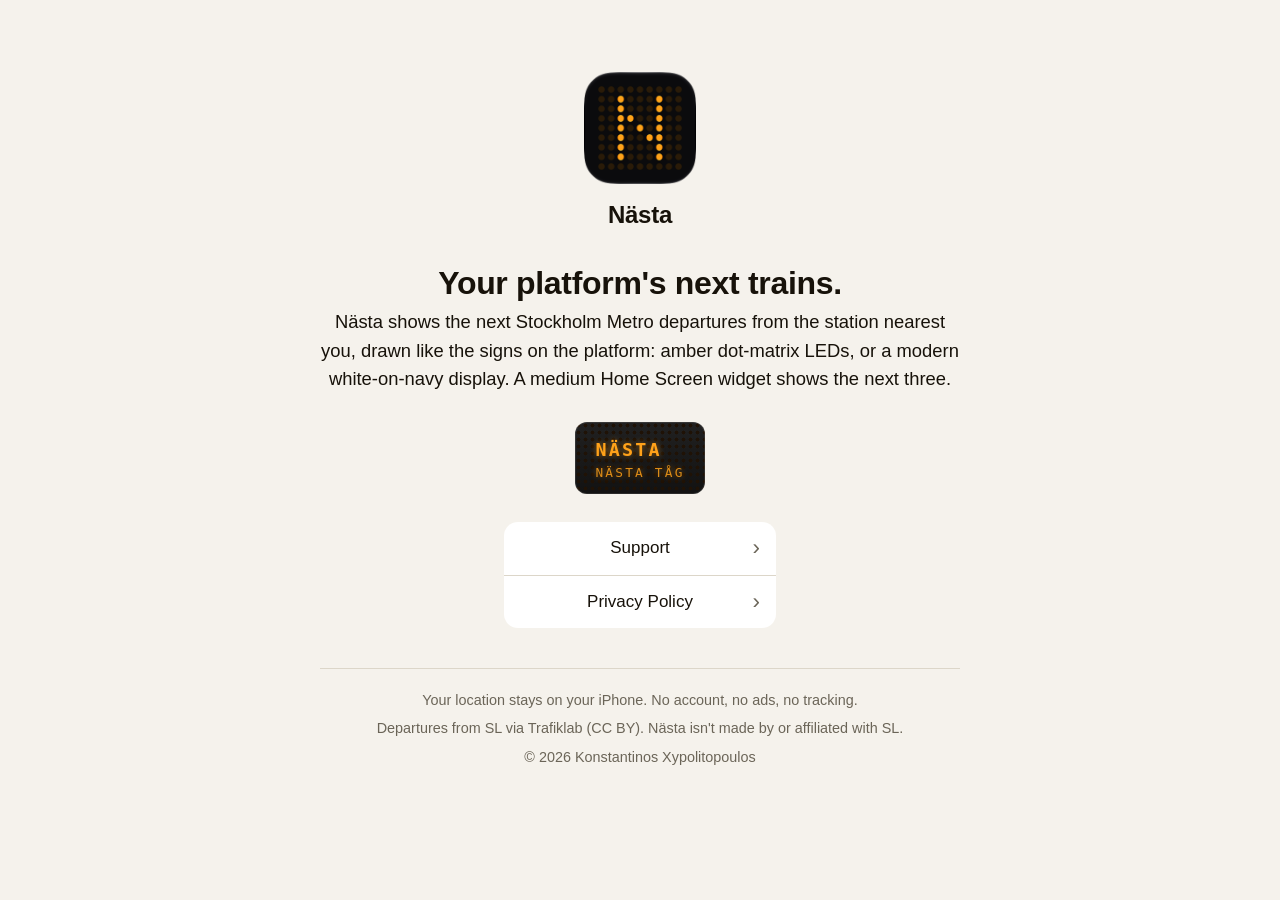
==== index.html @ 6043b0a3 "Support and privacy pages for Nästa Same structure as the other app sites, in the amber LED colours," ====
<!doctype html>
<html lang="en">
<head>
<meta charset="utf-8">
<meta name="viewport" content="width=device-width, initial-scale=1">
<title>Nästa – Stockholm Metro</title>
<meta name="description" content="The next Stockholm Metro departures from the station nearest you, for iPhone. Support and privacy policy.">
<link rel="icon" type="image/png" href="images/icon.png">
<link rel="icon" type="image/png" href="images/icon-dark.png" media="(prefers-color-scheme: dark)">
<link rel="stylesheet" href="style.css">
</head>
<body>
<main class="landing">
<div class="hero">
  <picture>
    <source srcset="images/icon-dark.png" media="(prefers-color-scheme: dark)">
    <img src="images/icon.png" width="112" height="112" alt="">
  </picture>
  <span class="name">Nästa</span>
</div>
<h1>Your platform's next trains.</h1>
<p class="lead">Nästa shows the next Stockholm Metro departures from the station nearest you, drawn like the signs on the platform: amber dot-matrix LEDs, or a modern white-on-navy display. A medium Home Screen widget shows the next three.</p>
<div class="sign" aria-hidden="true"><span>Nästa</span><span class="dim">Nästa tåg</span></div>
<div class="group">
  <a href="support/">Support</a>
  <a href="privacy/">Privacy Policy</a>
</div>
<hr>
<footer>
  <p>Your location stays on your iPhone. No account, no ads, no tracking.</p>
  <p>Departures from SL via Trafiklab (CC BY). Nästa isn't made by or affiliated with SL.</p>
  <p>&copy; 2026 Konstantinos Xypolitopoulos</p>
</footer>
</main>
</body>
</html>
---- style.css ----
:root {
  color-scheme: light dark;
  --paper: #f5f2ec;
  --card: #ffffff;
  --ink: #17120a;
  --quiet: #6b6558;
  --rule: #dcd6c9;
  --accent: #9a5b00;
  --lit: #ffa21a;
  --unlit: #1f1206;
  --housing: #121212;
}
@media (prefers-color-scheme: dark) {
  :root { --paper: #0b0b0b; --card: #1a1a1a; --ink: #f4efe6; --quiet: #a39b8c; --rule: #2e2a24; --accent: #ffa21a; }
}
* { box-sizing: border-box; }
html { background: var(--paper); }
body {
  margin: 0; padding: 0 20px 64px;
  font: 17px/1.55 -apple-system, BlinkMacSystemFont, "SF Pro Text", "Helvetica Neue", Helvetica, Arial, sans-serif;
  color: var(--ink); background: var(--paper);
  -webkit-font-smoothing: antialiased;
  overflow-wrap: break-word;
}
main { max-width: 40rem; margin: 0 auto; }
header { display: flex; align-items: center; justify-content: space-between; gap: 20px; padding: 48px 0 8px; }
nav { display: flex; gap: 20px; margin-left: auto; }
.brand { display: flex; align-items: center; gap: 10px; text-decoration: none; color: var(--ink); font-weight: 600; }
.brand img { display: block; width: 29px; height: 29px; flex: none; }
.landing { text-align: center; }
.hero { display: flex; flex-direction: column; align-items: center; gap: 12px; margin-top: 72px; }
.hero img { display: block; width: 112px; height: 112px; flex: none; }
.hero .name { font-size: 1.5rem; font-weight: 600; letter-spacing: -0.01em; }
h1 { font-size: 2rem; line-height: 1.15; letter-spacing: -0.01em; margin: 32px 0 6px; }
h2 { font-size: 1.15rem; margin: 36px 0 8px; }
p, li { margin: 0 0 12px; }
ul { padding-left: 1.2rem; }
.lead { font-size: 1.15rem; color: var(--ink); }
.meta { color: var(--quiet); font-size: 0.95rem; margin-bottom: 28px; }
.glance { background: var(--card); border-radius: 14px; padding: 16px 20px 4px; margin: 0 0 8px; }
.glance h2 { margin: 0 0 8px; }
.glance ul { margin: 0; }
a { color: var(--accent); text-decoration: none; }
a:hover { text-decoration: underline; }
a:focus-visible { outline: 2px solid var(--accent); outline-offset: 2px; border-radius: 4px; }
hr { border: 0; border-top: 1px solid var(--rule); margin: 40px 0 20px; }
footer { color: var(--quiet); font-size: 0.9rem; }
footer p { margin: 0 0 6px; }
.group { background: var(--card); border-radius: 14px; margin: 24px 0; overflow: hidden; text-align: left; }
.landing .group { max-width: 17rem; margin: 28px auto 24px; }
.group a { position: relative; display: flex; align-items: center; justify-content: center; text-align: center; padding: 13px 40px; color: var(--ink); }
.group a + a { border-top: 1px solid var(--rule); }
.group a::after { content: "\203a"; position: absolute; right: 16px; color: var(--quiet); font-size: 1.4rem; line-height: 1; }
.group a:hover { background: var(--paper); text-decoration: none; }
.cards { list-style: none; padding: 0; margin: 0; }
.cards li { background: var(--card); border-radius: 14px; padding: 14px 16px; margin: 0 0 8px; }
.cards strong { display: block; margin-bottom: 2px; }

/* A sign: lit dots on a dark housing, as on the platform. Decorative only. */
.sign {
  display: inline-block; max-width: 100%; margin: 28px auto 0; padding: 14px 20px 12px; border-radius: 12px; text-align: left;
  background:
    radial-gradient(circle at center, var(--unlit) 0 38%, transparent 42%) 0 0 / 7px 7px,
    linear-gradient(#212121, #121212);
  box-shadow: inset 0 0 0 1px rgba(255, 255, 255, 0.1);
  color: var(--lit);
  font: 600 1.15rem/1.5 ui-monospace, "SF Mono", Menlo, Consolas, monospace;
  letter-spacing: 0.12em; text-transform: uppercase;
  text-shadow: 0 0 6px rgba(255, 162, 26, 0.55);
}
.sign span { display: block; }
.sign .dim { font-size: 0.8rem; font-weight: 500; opacity: 0.85; }
.landing .sign { display: block; width: fit-content; margin-left: auto; margin-right: auto; }
@media (max-width: 400px) { .sign { letter-spacing: 0.06em; font-size: 1rem; } }
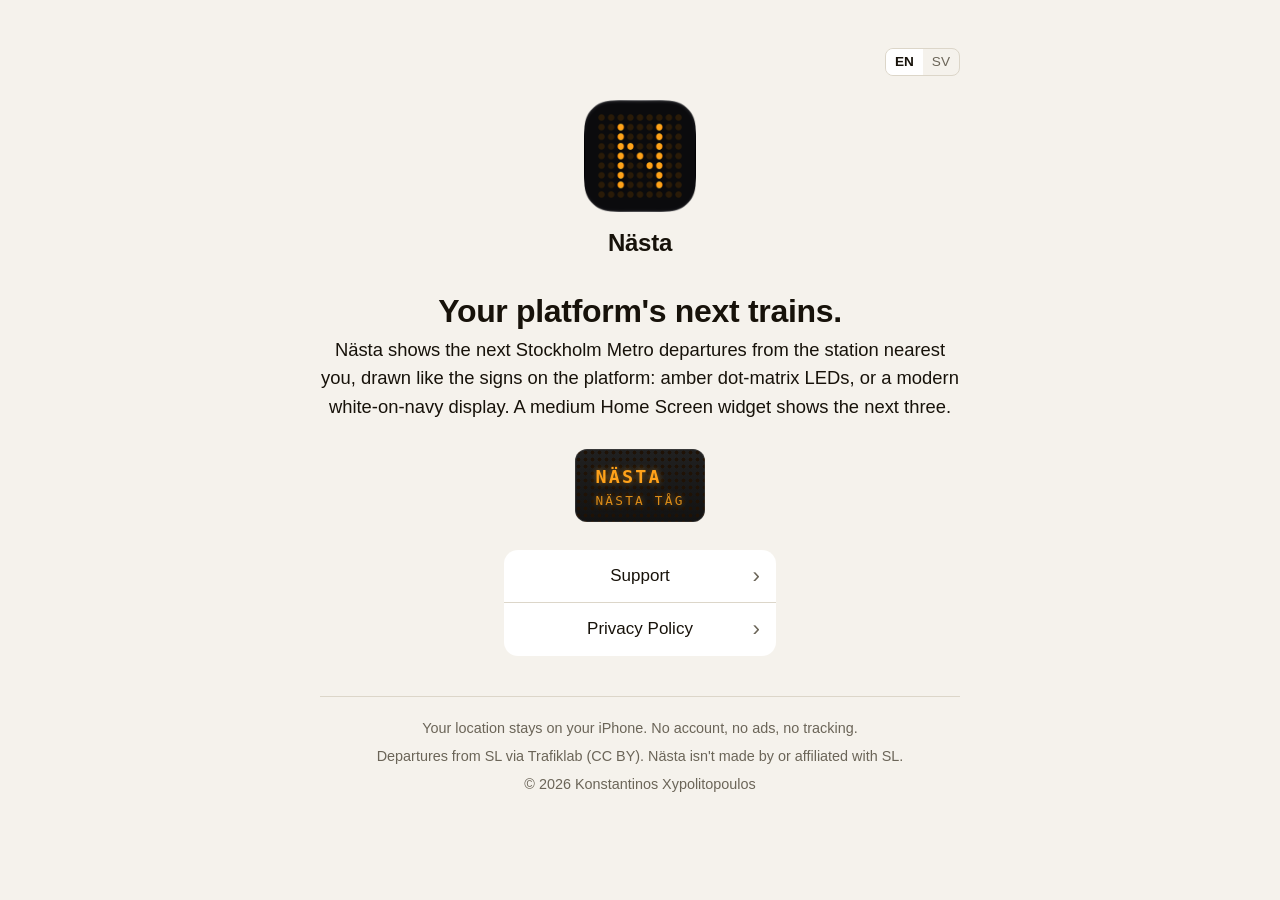
==== commit 329f5da6: "Add EN/SV language toggle and Swedish home page Co-Authored-By: Claude Sonnet 5.5 <noreply@anthropic" ====
--- a/index.html
+++ b/index.html
@@ -5,12 +5,14 @@
 <meta name="viewport" content="width=device-width, initial-scale=1">
 <title>Nästa – Stockholm Metro</title>
 <meta name="description" content="The next Stockholm Metro departures from the station nearest you, for iPhone. Support and privacy policy.">
+<link rel="alternate" hreflang="sv" href="sv/">
 <link rel="icon" type="image/png" href="images/icon.png">
 <link rel="icon" type="image/png" href="images/icon-dark.png" media="(prefers-color-scheme: dark)">
 <link rel="stylesheet" href="style.css">
 </head>
 <body>
 <main class="landing">
+<div class="langbar"><span class="lang" aria-label="Language"><span aria-current="true">EN</span><a href="sv/" hreflang="sv" lang="sv">SV</a></span></div>
 <div class="hero">
   <picture>
     <source srcset="images/icon-dark.png" media="(prefers-color-scheme: dark)">
--- a/style.css
+++ b/style.css
@@ -23,8 +23,14 @@
   overflow-wrap: break-word;
 }
 main { max-width: 40rem; margin: 0 auto; }
-header { display: flex; align-items: center; justify-content: space-between; gap: 20px; padding: 48px 0 8px; }
-nav { display: flex; gap: 20px; margin-left: auto; }
+header { display: flex; flex-wrap: wrap; align-items: center; justify-content: space-between; gap: 12px 20px; padding: 48px 0 8px; }
+nav { display: flex; flex-wrap: wrap; align-items: center; gap: 8px 20px; margin-left: auto; }
+.lang { display: inline-flex; border: 1px solid var(--rule); border-radius: 8px; overflow: hidden; font-size: 0.85rem; line-height: 1; }
+.lang a, .lang span { padding: 6px 9px; color: var(--quiet); }
+.lang a:hover { background: var(--card); text-decoration: none; }
+.lang [aria-current] { background: var(--card); color: var(--ink); font-weight: 600; }
+.langbar { display: flex; justify-content: flex-end; padding-top: 48px; }
+.langbar + .hero { margin-top: 24px; }
 .brand { display: flex; align-items: center; gap: 10px; text-decoration: none; color: var(--ink); font-weight: 600; }
 .brand img { display: block; width: 29px; height: 29px; flex: none; }
 .landing { text-align: center; }
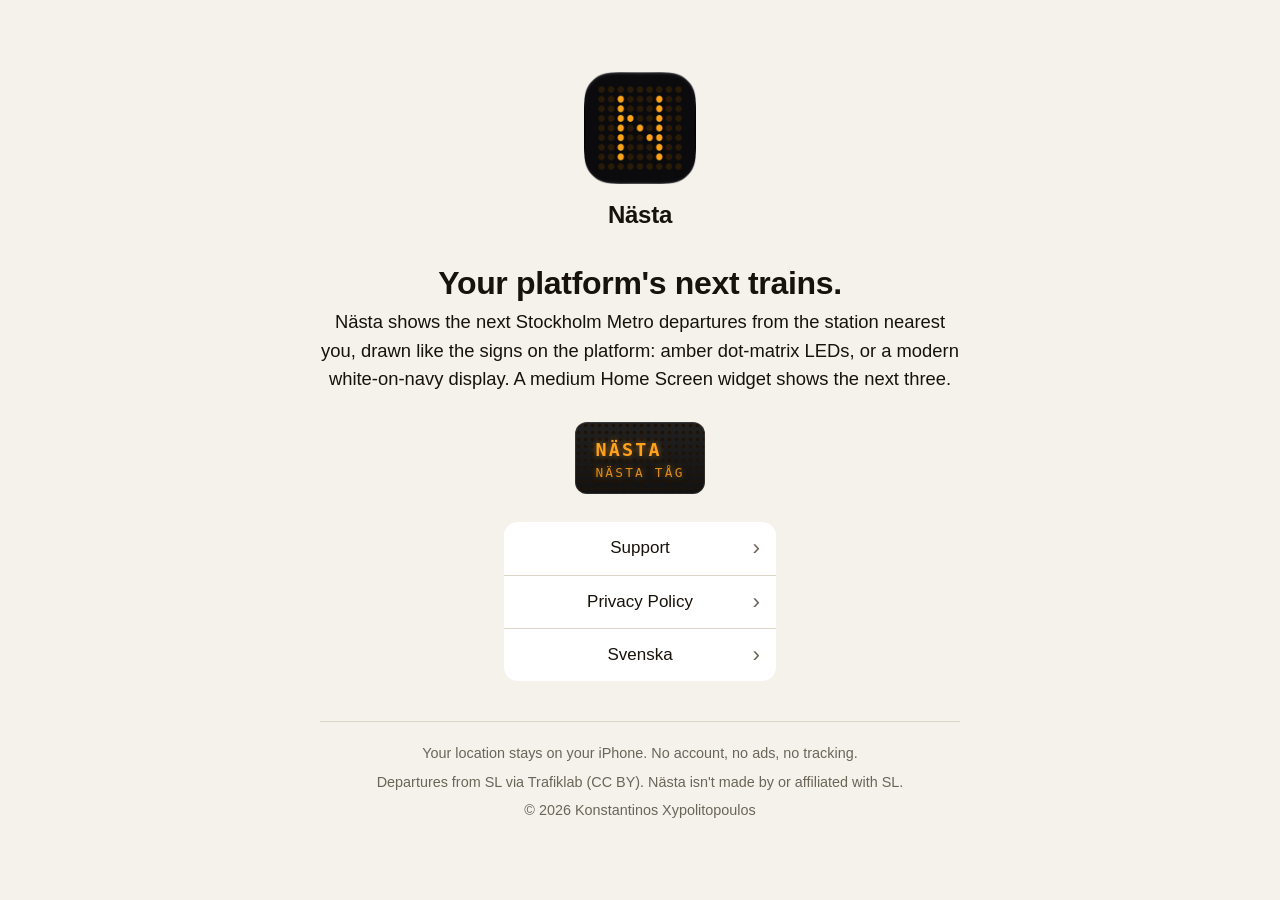
==== commit a2188696: "Match darkprint-site language toggle, move Swedish pages under /sv/ Co-Authored-By: Claude Sonnet 5." ====
--- a/index.html
+++ b/index.html
@@ -5,6 +5,7 @@
 <meta name="viewport" content="width=device-width, initial-scale=1">
 <title>Nästa – Stockholm Metro</title>
 <meta name="description" content="The next Stockholm Metro departures from the station nearest you, for iPhone. Support and privacy policy.">
+<link rel="alternate" hreflang="en" href="./">
 <link rel="alternate" hreflang="sv" href="sv/">
 <link rel="icon" type="image/png" href="images/icon.png">
 <link rel="icon" type="image/png" href="images/icon-dark.png" media="(prefers-color-scheme: dark)">
@@ -12,7 +13,6 @@
 </head>
 <body>
 <main class="landing">
-<div class="langbar"><span class="lang" aria-label="Language"><span aria-current="true">EN</span><a href="sv/" hreflang="sv" lang="sv">SV</a></span></div>
 <div class="hero">
   <picture>
     <source srcset="images/icon-dark.png" media="(prefers-color-scheme: dark)">
@@ -26,6 +26,7 @@
 <div class="group">
   <a href="support/">Support</a>
   <a href="privacy/">Privacy Policy</a>
+  <a href="sv/" hreflang="sv" lang="sv">Svenska</a>
 </div>
 <hr>
 <footer>
--- a/style.css
+++ b/style.css
@@ -23,14 +23,8 @@
   overflow-wrap: break-word;
 }
 main { max-width: 40rem; margin: 0 auto; }
-header { display: flex; flex-wrap: wrap; align-items: center; justify-content: space-between; gap: 12px 20px; padding: 48px 0 8px; }
-nav { display: flex; flex-wrap: wrap; align-items: center; gap: 8px 20px; margin-left: auto; }
-.lang { display: inline-flex; border: 1px solid var(--rule); border-radius: 8px; overflow: hidden; font-size: 0.85rem; line-height: 1; }
-.lang a, .lang span { padding: 6px 9px; color: var(--quiet); }
-.lang a:hover { background: var(--card); text-decoration: none; }
-.lang [aria-current] { background: var(--card); color: var(--ink); font-weight: 600; }
-.langbar { display: flex; justify-content: flex-end; padding-top: 48px; }
-.langbar + .hero { margin-top: 24px; }
+header { display: flex; align-items: center; justify-content: space-between; gap: 20px; padding: 48px 0 8px; }
+nav { display: flex; gap: 20px; margin-left: auto; }
 .brand { display: flex; align-items: center; gap: 10px; text-decoration: none; color: var(--ink); font-weight: 600; }
 .brand img { display: block; width: 29px; height: 29px; flex: none; }
 .landing { text-align: center; }
